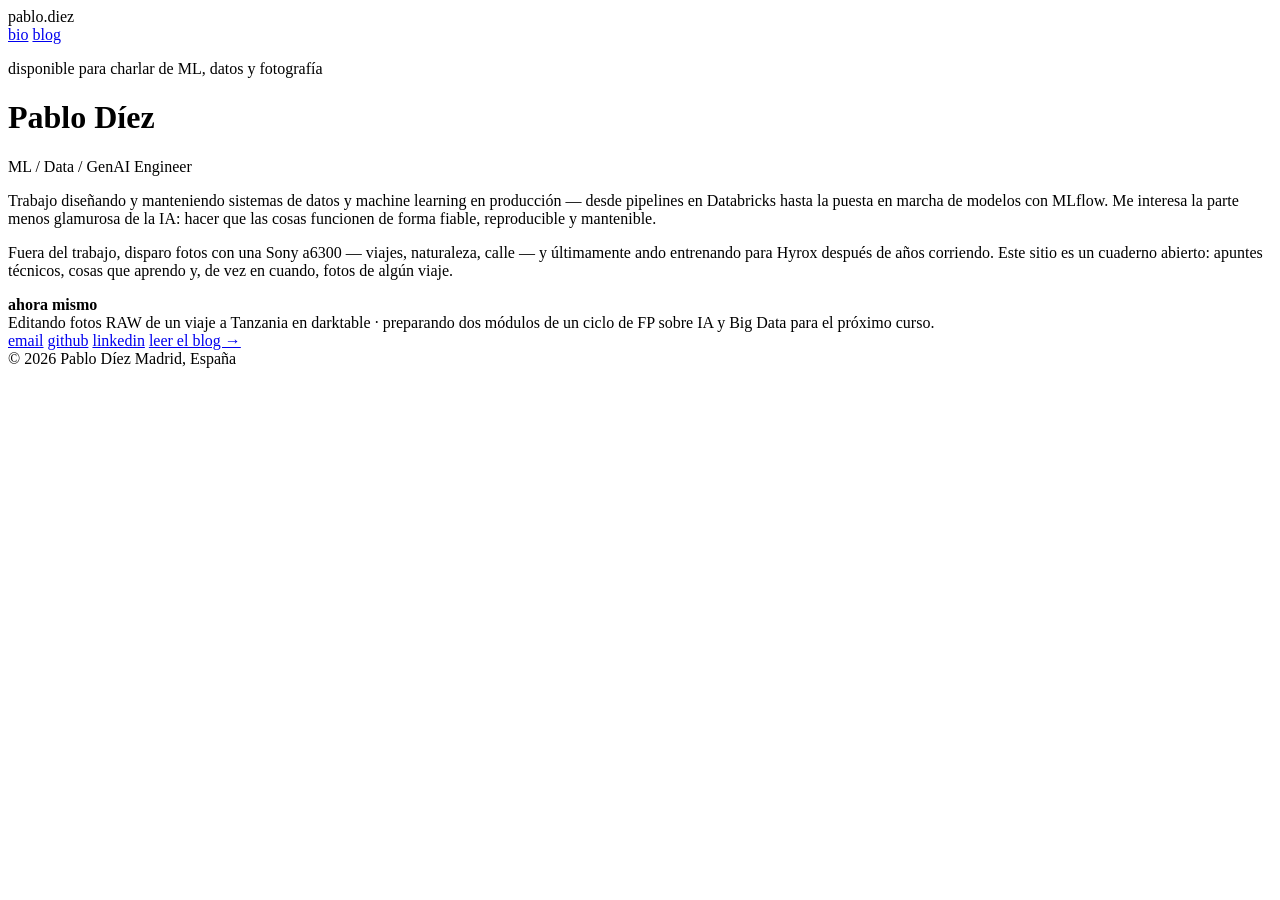
==== index.html @ 61c1e869 "First version" ====
<!DOCTYPE html>
<html lang="es">
<head>
  <meta charset="UTF-8">
  <meta name="viewport" content="width=device-width, initial-scale=1.0">
  <title>Pablo Díez — ML / Data / GenAI Engineer</title>
  <meta name="description" content="Bio y blog personal de Pablo Díez, ML/Data/GenAI Engineer.">
  <link rel="preconnect" href="https://fonts.googleapis.com">
  <link href="https://fonts.googleapis.com/css2?family=IBM+Plex+Mono:wght@400;500;600&family=IBM+Plex+Sans:wght@400;500;600&display=swap" rel="stylesheet">
  <link rel="stylesheet" href="css/style.css">
</head>
<body>

  <header class="site-header">
    <div class="wrap">
      <div class="logo">pablo<span class="dot">.</span>diez</div>
      <nav>
        <a href="index.html" class="active">bio</a>
        <a href="blog.html">blog</a>
      </nav>
    </div>
  </header>

  <main>
    <div class="wrap">

      <!-- ============================================
           EDITA AQUÍ TU BIO
           - "eyebrow": la línea corta encima del nombre
           - "name": tu nombre
           - "role": tu puesto / a qué te dedicas
           - "bio-text": 2-3 párrafos sobre ti
           - "now-block": en qué andas metido ahora mismo
           - "links-row": tus enlaces (email, github, linkedin, etc.)
           ============================================ -->

      <p class="eyebrow">disponible para charlar de ML, datos y fotografía</p>
      <h1 class="name">Pablo Díez</h1>
      <p class="role">ML / Data / GenAI Engineer</p>

      <div class="bio-text">
        <p>
          Trabajo diseñando y manteniendo sistemas de datos y machine learning en
          producción — desde pipelines en Databricks hasta la puesta en marcha de
          modelos con MLflow. Me interesa la parte menos glamurosa de la IA: hacer
          que las cosas funcionen de forma fiable, reproducible y mantenible.
        </p>
        <p>
          Fuera del trabajo, disparo fotos con una Sony a6300 — viajes, naturaleza,
          calle — y últimamente ando entrenando para Hyrox después de años corriendo.
          Este sitio es un cuaderno abierto: apuntes técnicos, cosas que aprendo y,
          de vez en cuando, fotos de algún viaje.
        </p>
      </div>

      <div class="now-block">
        <strong>ahora mismo</strong><br>
        Editando fotos RAW de un viaje a Tanzania en darktable · preparando dos
        módulos de un ciclo de FP sobre IA y Big Data para el próximo curso.
      </div>

      <div class="links-row">
        <a href="mailto:tu@email.com">email</a>
        <a href="https://github.com/tu-usuario" target="_blank" rel="noopener">github</a>
        <a href="https://linkedin.com/in/tu-usuario" target="_blank" rel="noopener">linkedin</a>
        <a href="blog.html">leer el blog →</a>
      </div>

    </div>
  </main>

  <footer class="site-footer">
    <div class="wrap">
      <span>© <span id="year"></span> Pablo Díez</span>
      <span>Madrid, España</span>
    </div>
  </footer>

  <script>
    document.getElementById('year').textContent = new Date().getFullYear();
  </script>
</body>
</html>
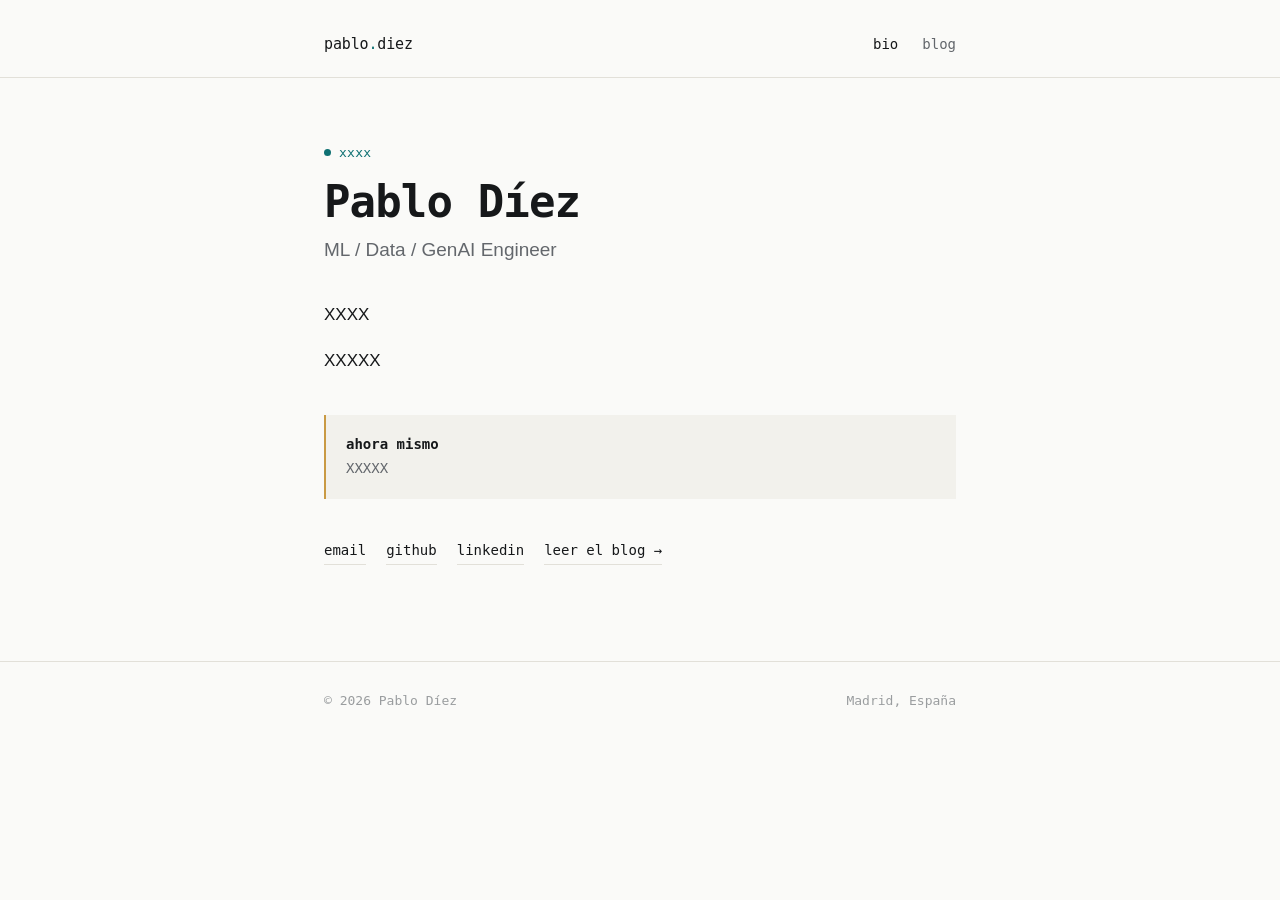
==== commit e6160f34: "first v" ====
--- a/index.html
+++ b/index.html
@@ -34,29 +34,22 @@
            - "links-row": tus enlaces (email, github, linkedin, etc.)
            ============================================ -->
 
-      <p class="eyebrow">disponible para charlar de ML, datos y fotografía</p>
+      <p class="eyebrow">XXXX</p>
       <h1 class="name">Pablo Díez</h1>
       <p class="role">ML / Data / GenAI Engineer</p>
 
       <div class="bio-text">
         <p>
-          Trabajo diseñando y manteniendo sistemas de datos y machine learning en
-          producción — desde pipelines en Databricks hasta la puesta en marcha de
-          modelos con MLflow. Me interesa la parte menos glamurosa de la IA: hacer
-          que las cosas funcionen de forma fiable, reproducible y mantenible.
+          XXXX
         </p>
         <p>
-          Fuera del trabajo, disparo fotos con una Sony a6300 — viajes, naturaleza,
-          calle — y últimamente ando entrenando para Hyrox después de años corriendo.
-          Este sitio es un cuaderno abierto: apuntes técnicos, cosas que aprendo y,
-          de vez en cuando, fotos de algún viaje.
+          XXXXX
         </p>
       </div>
 
       <div class="now-block">
         <strong>ahora mismo</strong><br>
-        Editando fotos RAW de un viaje a Tanzania en darktable · preparando dos
-        módulos de un ciclo de FP sobre IA y Big Data para el próximo curso.
+        XXXXX
       </div>
 
       <div class="links-row">
--- a/css/style.css
+++ b/css/style.css
@@ -0,0 +1,460 @@
+/* ============================================
+   DESIGN TOKENS
+   ============================================ */
+:root {
+  --color-bg: #FAFAF8;
+  --color-bg-raised: #F2F1EC;
+  --color-text: #16181A;
+  --color-text-muted: #63676C;
+  --color-text-faint: #9A9D9F;
+  --color-accent: #0F7173;
+  --color-accent-soft: #E4F0EF;
+  --color-gold: #C99A44;
+  --color-border: #E2E0D9;
+
+  --font-mono: 'IBM Plex Mono', 'SFMono-Regular', Consolas, monospace;
+  --font-sans: 'IBM Plex Sans', -apple-system, BlinkMacSystemFont, 'Segoe UI', sans-serif;
+
+  --content-width: 680px;
+  --wide-width: 880px;
+}
+
+/* ============================================
+   RESET & BASE
+   ============================================ */
+* { box-sizing: border-box; }
+
+html {
+  scroll-behavior: smooth;
+}
+
+body {
+  margin: 0;
+  background: var(--color-bg);
+  color: var(--color-text);
+  font-family: var(--font-sans);
+  font-size: 17px;
+  line-height: 1.65;
+  -webkit-font-smoothing: antialiased;
+}
+
+a {
+  color: var(--color-accent);
+  text-decoration: none;
+}
+a:hover { text-decoration: underline; }
+
+a:focus-visible,
+button:focus-visible {
+  outline: 2px solid var(--color-accent);
+  outline-offset: 3px;
+}
+
+@media (prefers-reduced-motion: reduce) {
+  html { scroll-behavior: auto; }
+  * { animation: none !important; transition: none !important; }
+}
+
+/* ============================================
+   LAYOUT
+   ============================================ */
+.wrap {
+  max-width: var(--content-width);
+  margin: 0 auto;
+  padding: 0 24px;
+}
+
+.site-header {
+  padding: 32px 0 0;
+  border-bottom: 1px solid var(--color-border);
+}
+
+.site-header .wrap {
+  display: flex;
+  justify-content: space-between;
+  align-items: baseline;
+  padding-bottom: 20px;
+}
+
+.site-header .logo {
+  font-family: var(--font-mono);
+  font-size: 15px;
+  font-weight: 500;
+  letter-spacing: -0.01em;
+}
+
+.site-header .logo .dot {
+  color: var(--color-accent);
+}
+
+.site-header nav {
+  display: flex;
+  gap: 24px;
+  font-family: var(--font-mono);
+  font-size: 14px;
+}
+
+.site-header nav a {
+  color: var(--color-text-muted);
+}
+
+.site-header nav a.active,
+.site-header nav a:hover {
+  color: var(--color-text);
+}
+
+main {
+  padding: 64px 0 96px;
+}
+
+.site-footer {
+  border-top: 1px solid var(--color-border);
+  padding: 28px 0 40px;
+}
+
+.site-footer .wrap {
+  display: flex;
+  justify-content: space-between;
+  align-items: center;
+  font-family: var(--font-mono);
+  font-size: 13px;
+  color: var(--color-text-faint);
+}
+
+/* ============================================
+   HOME / BIO
+   ============================================ */
+.eyebrow {
+  font-family: var(--font-mono);
+  font-size: 13px;
+  color: var(--color-accent);
+  text-transform: lowercase;
+  letter-spacing: 0.02em;
+  margin: 0 0 14px;
+  display: flex;
+  align-items: center;
+  gap: 8px;
+}
+
+.eyebrow::before {
+  content: '';
+  width: 7px;
+  height: 7px;
+  background: var(--color-accent);
+  border-radius: 50%;
+  display: inline-block;
+}
+
+h1.name {
+  font-family: var(--font-mono);
+  font-size: clamp(32px, 5vw, 44px);
+  font-weight: 600;
+  letter-spacing: -0.02em;
+  margin: 0 0 6px;
+  line-height: 1.15;
+}
+
+.role {
+  font-family: var(--font-sans);
+  font-size: 19px;
+  color: var(--color-text-muted);
+  margin: 0 0 36px;
+}
+
+.bio-text {
+  font-size: 17px;
+  color: var(--color-text);
+  max-width: 58ch;
+}
+
+.bio-text p { margin: 0 0 18px; }
+
+.now-block {
+  margin-top: 40px;
+  padding: 18px 20px;
+  background: var(--color-bg-raised);
+  border-left: 2px solid var(--color-gold);
+  font-family: var(--font-mono);
+  font-size: 14px;
+  color: var(--color-text-muted);
+  line-height: 1.7;
+}
+
+.now-block strong {
+  color: var(--color-text);
+  font-weight: 600;
+}
+
+.links-row {
+  margin-top: 40px;
+  display: flex;
+  gap: 20px;
+  flex-wrap: wrap;
+  font-family: var(--font-mono);
+  font-size: 14px;
+}
+
+.links-row a {
+  color: var(--color-text);
+  border-bottom: 1px solid var(--color-border);
+  padding-bottom: 2px;
+}
+
+.links-row a:hover {
+  color: var(--color-accent);
+  border-bottom-color: var(--color-accent);
+  text-decoration: none;
+}
+
+/* ============================================
+   BLOG LOG (index)
+   ============================================ */
+.page-title {
+  font-family: var(--font-mono);
+  font-size: 28px;
+  font-weight: 600;
+  margin: 0 0 4px;
+}
+
+.page-subtitle {
+  color: var(--color-text-muted);
+  margin: 0 0 48px;
+}
+
+.tag-filter {
+  display: flex;
+  flex-wrap: wrap;
+  gap: 8px;
+  margin-bottom: 40px;
+}
+
+.tag-pill {
+  font-family: var(--font-mono);
+  font-size: 12px;
+  color: var(--color-text-muted);
+  background: var(--color-bg-raised);
+  border: 1px solid var(--color-border);
+  border-radius: 999px;
+  padding: 5px 12px;
+  cursor: pointer;
+  line-height: 1;
+}
+
+.tag-pill:hover {
+  color: var(--color-text);
+  border-color: var(--color-text-faint);
+}
+
+.tag-pill.active {
+  color: #fff;
+  background: var(--color-accent);
+  border-color: var(--color-accent);
+}
+
+.tag-pill .count {
+  color: inherit;
+  opacity: 0.6;
+  margin-left: 4px;
+}
+
+.log-tags {
+  display: flex;
+  flex-wrap: wrap;
+  gap: 6px;
+  margin-top: 10px;
+}
+
+.log-tag {
+  font-family: var(--font-mono);
+  font-size: 11px;
+  color: var(--color-accent);
+  background: var(--color-accent-soft);
+  border-radius: 999px;
+  padding: 3px 9px;
+  text-decoration: none;
+  line-height: 1;
+}
+
+.log-tag:hover {
+  text-decoration: none;
+  filter: brightness(0.92);
+}
+
+.post-tags {
+  display: flex;
+  flex-wrap: wrap;
+  gap: 6px;
+  margin: 0 0 32px;
+}
+
+.log {
+  position: relative;
+  border-left: 1px solid var(--color-border);
+  padding-left: 28px;
+  margin-left: 4px;
+}
+
+.log-entry {
+  position: relative;
+  padding-bottom: 36px;
+}
+
+.log-entry:last-child { padding-bottom: 0; }
+
+.log-entry::before {
+  content: '';
+  position: absolute;
+  left: -33px;
+  top: 6px;
+  width: 8px;
+  height: 8px;
+  border-radius: 50%;
+  background: var(--color-bg);
+  border: 2px solid var(--color-accent);
+}
+
+.log-date {
+  font-family: var(--font-mono);
+  font-size: 12px;
+  color: var(--color-text-faint);
+  text-transform: uppercase;
+  letter-spacing: 0.04em;
+  margin-bottom: 6px;
+}
+
+.log-title {
+  font-family: var(--font-mono);
+  font-size: 19px;
+  font-weight: 600;
+  color: var(--color-text);
+  margin: 0 0 8px;
+  display: block;
+}
+
+.log-title:hover {
+  color: var(--color-accent);
+  text-decoration: none;
+}
+
+.log-excerpt {
+  color: var(--color-text-muted);
+  font-size: 15px;
+  margin: 0;
+  max-width: 56ch;
+}
+
+.log-empty, .log-loading, .log-error {
+  font-family: var(--font-mono);
+  font-size: 14px;
+  color: var(--color-text-faint);
+  padding: 20px 0;
+}
+
+/* ============================================
+   POST PAGE
+   ============================================ */
+.back-link {
+  font-family: var(--font-mono);
+  font-size: 13px;
+  color: var(--color-text-muted);
+  display: inline-block;
+  margin-bottom: 32px;
+}
+
+.post-meta {
+  font-family: var(--font-mono);
+  font-size: 12px;
+  color: var(--color-text-faint);
+  text-transform: uppercase;
+  letter-spacing: 0.04em;
+  margin-bottom: 10px;
+}
+
+.post-title {
+  font-family: var(--font-mono);
+  font-size: clamp(26px, 4vw, 34px);
+  font-weight: 600;
+  line-height: 1.2;
+  margin: 0 0 40px;
+  letter-spacing: -0.01em;
+}
+
+.post-content {
+  font-size: 17px;
+  line-height: 1.75;
+}
+
+.post-content h2 {
+  font-family: var(--font-mono);
+  font-size: 22px;
+  margin: 44px 0 16px;
+}
+
+.post-content h3 {
+  font-family: var(--font-mono);
+  font-size: 18px;
+  margin: 32px 0 12px;
+}
+
+.post-content p { margin: 0 0 20px; }
+
+.post-content a { border-bottom: 1px solid var(--color-accent-soft); }
+
+.post-content code {
+  font-family: var(--font-mono);
+  background: var(--color-bg-raised);
+  padding: 2px 6px;
+  border-radius: 4px;
+  font-size: 0.9em;
+}
+
+.post-content pre {
+  background: var(--color-text);
+  color: var(--color-bg);
+  padding: 18px 20px;
+  border-radius: 6px;
+  overflow-x: auto;
+  margin: 0 0 24px;
+}
+
+.post-content pre code {
+  background: none;
+  padding: 0;
+  color: inherit;
+}
+
+.post-content blockquote {
+  margin: 0 0 20px;
+  padding-left: 18px;
+  border-left: 2px solid var(--color-gold);
+  color: var(--color-text-muted);
+}
+
+.post-content ul, .post-content ol {
+  margin: 0 0 20px;
+  padding-left: 22px;
+}
+
+.post-content li { margin-bottom: 8px; }
+
+.post-content img {
+  max-width: 100%;
+  border-radius: 6px;
+  margin: 8px 0 24px;
+}
+
+.post-content hr {
+  border: none;
+  border-top: 1px solid var(--color-border);
+  margin: 40px 0;
+}
+
+/* ============================================
+   RESPONSIVE
+   ============================================ */
+@media (max-width: 560px) {
+  .site-header .wrap { flex-direction: column; align-items: flex-start; gap: 14px; }
+  main { padding: 44px 0 64px; }
+  .log { padding-left: 22px; }
+  .log-entry::before { left: -27px; }
+}
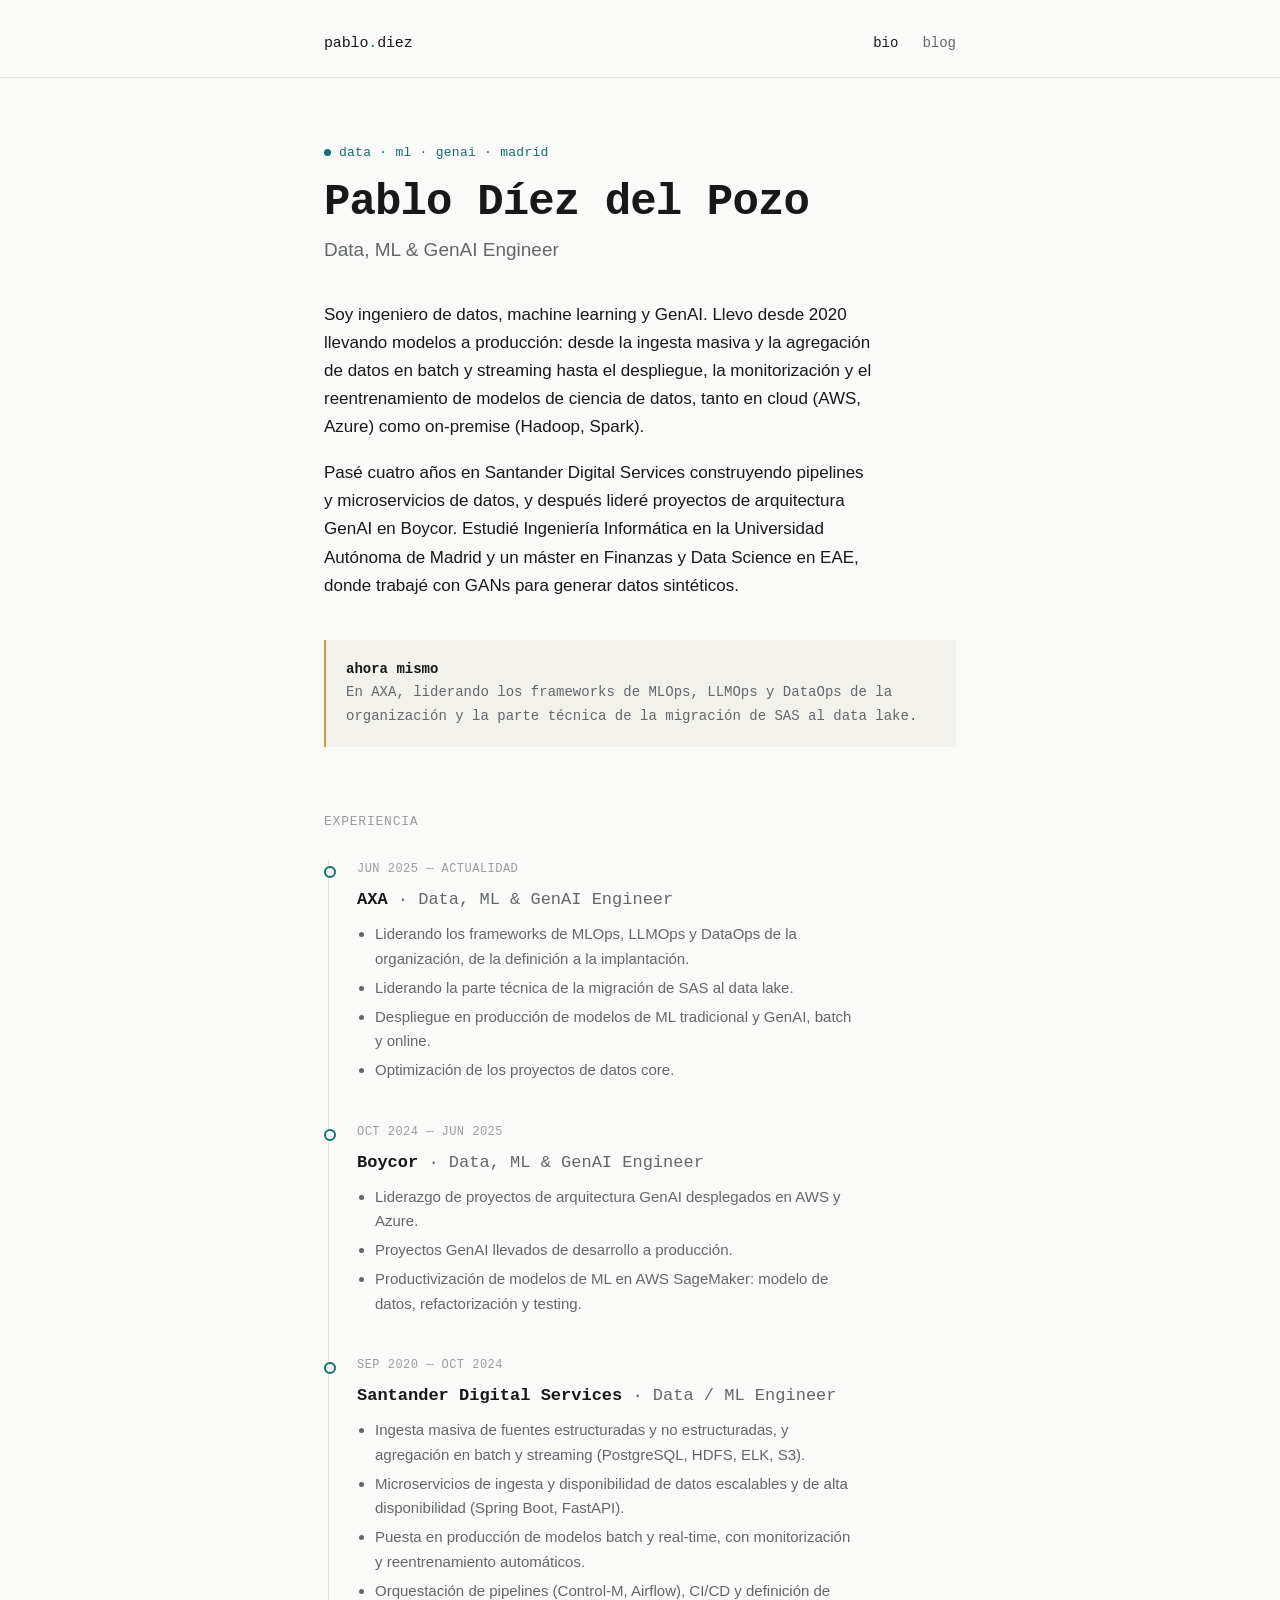
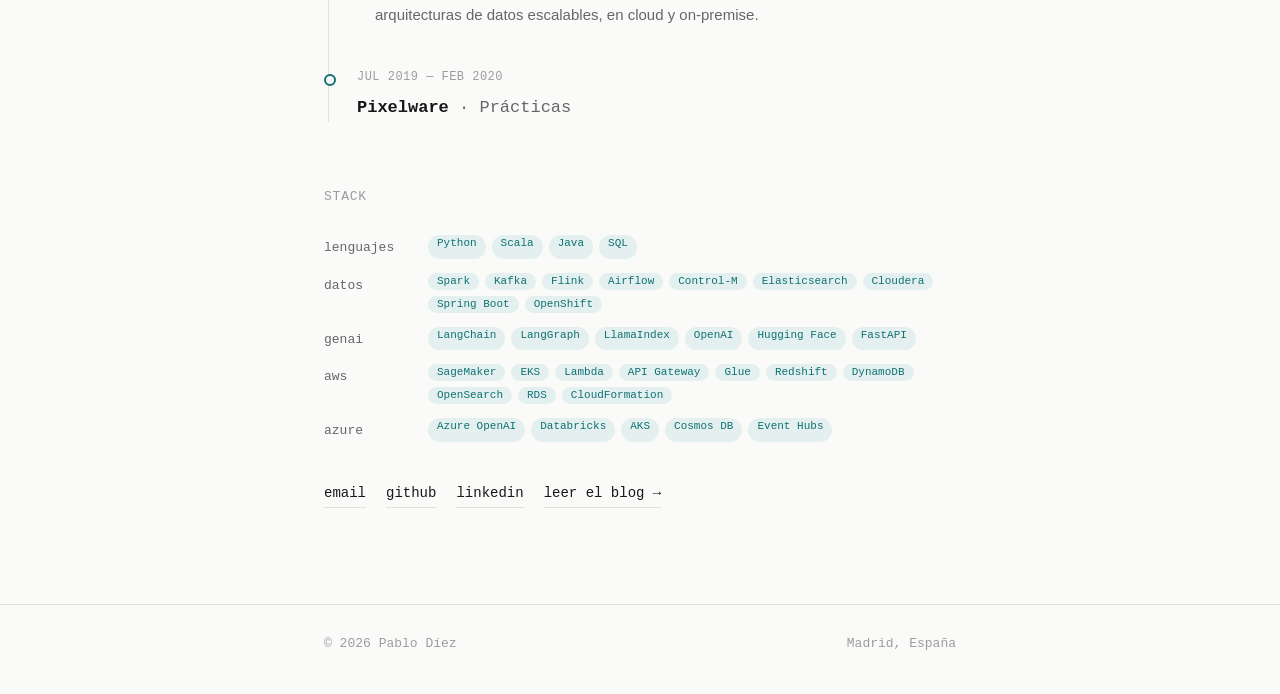
==== commit ca09cb33: "Add bio, experience and tech stack from 2026 CV Co-Authored-By: Claude Opus 5.5 <noreply@anthropic.c" ====
--- a/index.html
+++ b/index.html
@@ -34,27 +34,99 @@
            - "links-row": tus enlaces (email, github, linkedin, etc.)
            ============================================ -->
 
-      <p class="eyebrow">XXXX</p>
-      <h1 class="name">Pablo Díez</h1>
-      <p class="role">ML / Data / GenAI Engineer</p>
+      <p class="eyebrow">data · ml · genai · madrid</p>
+      <h1 class="name">Pablo Díez del Pozo</h1>
+      <p class="role">Data, ML &amp; GenAI Engineer</p>
 
       <div class="bio-text">
         <p>
-          XXXX
+          Soy ingeniero de datos, machine learning y GenAI. Llevo desde 2020 llevando
+          modelos a producción: desde la ingesta masiva y la agregación de datos en batch
+          y streaming hasta el despliegue, la monitorización y el reentrenamiento de modelos
+          de ciencia de datos, tanto en cloud (AWS, Azure) como on-premise (Hadoop, Spark).
         </p>
         <p>
-          XXXXX
+          Pasé cuatro años en Santander Digital Services construyendo pipelines y
+          microservicios de datos, y después lideré proyectos de arquitectura GenAI en
+          Boycor. Estudié Ingeniería Informática en la Universidad Autónoma de Madrid y un
+          máster en Finanzas y Data Science en EAE, donde trabajé con GANs para generar
+          datos sintéticos.
         </p>
       </div>
 
       <div class="now-block">
         <strong>ahora mismo</strong><br>
-        XXXXX
+        En AXA, liderando los frameworks de MLOps, LLMOps y DataOps de la organización
+        y la parte técnica de la migración de SAS al data lake.
       </div>
 
+      <!-- ============================================
+           EXPERIENCIA
+           Cada trabajo es un <div class="log-entry">.
+           Añade uno nuevo copiando un bloque al principio de la lista.
+           ============================================ -->
+      <section class="home-section">
+        <h2 class="section-title">experiencia</h2>
+        <div class="log">
+          <div class="log-entry">
+            <div class="log-date">jun 2025 — actualidad</div>
+            <h3 class="exp-title">AXA <span class="exp-role">· Data, ML &amp; GenAI Engineer</span></h3>
+            <ul class="exp-points">
+              <li>Liderando los frameworks de MLOps, LLMOps y DataOps de la organización, de la definición a la implantación.</li>
+              <li>Liderando la parte técnica de la migración de SAS al data lake.</li>
+              <li>Despliegue en producción de modelos de ML tradicional y GenAI, batch y online.</li>
+              <li>Optimización de los proyectos de datos core.</li>
+            </ul>
+          </div>
+          <div class="log-entry">
+            <div class="log-date">oct 2024 — jun 2025</div>
+            <h3 class="exp-title">Boycor <span class="exp-role">· Data, ML &amp; GenAI Engineer</span></h3>
+            <ul class="exp-points">
+              <li>Liderazgo de proyectos de arquitectura GenAI desplegados en AWS y Azure.</li>
+              <li>Proyectos GenAI llevados de desarrollo a producción.</li>
+              <li>Productivización de modelos de ML en AWS SageMaker: modelo de datos, refactorización y testing.</li>
+            </ul>
+          </div>
+          <div class="log-entry">
+            <div class="log-date">sep 2020 — oct 2024</div>
+            <h3 class="exp-title">Santander Digital Services <span class="exp-role">· Data / ML Engineer</span></h3>
+            <ul class="exp-points">
+              <li>Ingesta masiva de fuentes estructuradas y no estructuradas, y agregación en batch y streaming (PostgreSQL, HDFS, ELK, S3).</li>
+              <li>Microservicios de ingesta y disponibilidad de datos escalables y de alta disponibilidad (Spring Boot, FastAPI).</li>
+              <li>Puesta en producción de modelos batch y real-time, con monitorización y reentrenamiento automáticos.</li>
+              <li>Orquestación de pipelines (Control-M, Airflow), CI/CD y definición de arquitecturas de datos escalables, en cloud y on-premise.</li>
+            </ul>
+          </div>
+          <div class="log-entry">
+            <div class="log-date">jul 2019 — feb 2020</div>
+            <h3 class="exp-title">Pixelware <span class="exp-role">· Prácticas</span></h3>
+          </div>
+        </div>
+      </section>
+
+      <!-- ============================================
+           STACK TÉCNICO
+           Cada tecnología es un <span class="log-tag">.
+           ============================================ -->
+      <section class="home-section">
+        <h2 class="section-title">stack</h2>
+        <dl class="stack">
+          <dt>lenguajes</dt>
+          <dd><span class="log-tag">Python</span><span class="log-tag">Scala</span><span class="log-tag">Java</span><span class="log-tag">SQL</span></dd>
+          <dt>datos</dt>
+          <dd><span class="log-tag">Spark</span><span class="log-tag">Kafka</span><span class="log-tag">Flink</span><span class="log-tag">Airflow</span><span class="log-tag">Control-M</span><span class="log-tag">Elasticsearch</span><span class="log-tag">Cloudera</span><span class="log-tag">Spring Boot</span><span class="log-tag">OpenShift</span></dd>
+          <dt>genai</dt>
+          <dd><span class="log-tag">LangChain</span><span class="log-tag">LangGraph</span><span class="log-tag">LlamaIndex</span><span class="log-tag">OpenAI</span><span class="log-tag">Hugging Face</span><span class="log-tag">FastAPI</span></dd>
+          <dt>aws</dt>
+          <dd><span class="log-tag">SageMaker</span><span class="log-tag">EKS</span><span class="log-tag">Lambda</span><span class="log-tag">API Gateway</span><span class="log-tag">Glue</span><span class="log-tag">Redshift</span><span class="log-tag">DynamoDB</span><span class="log-tag">OpenSearch</span><span class="log-tag">RDS</span><span class="log-tag">CloudFormation</span></dd>
+          <dt>azure</dt>
+          <dd><span class="log-tag">Azure OpenAI</span><span class="log-tag">Databricks</span><span class="log-tag">AKS</span><span class="log-tag">Cosmos DB</span><span class="log-tag">Event Hubs</span></dd>
+        </dl>
+      </section>
+
       <div class="links-row">
-        <a href="mailto:tu@email.com">email</a>
-        <a href="https://github.com/tu-usuario" target="_blank" rel="noopener">github</a>
+        <a href="mailto:pablo.diezpozo@gmail.com">email</a>
+        <a href="https://github.com/DiezPablo" target="_blank" rel="noopener">github</a>
         <a href="https://linkedin.com/in/tu-usuario" target="_blank" rel="noopener">linkedin</a>
         <a href="blog.html">leer el blog →</a>
       </div>
--- a/css/style.css
+++ b/css/style.css
@@ -206,6 +206,68 @@
   text-decoration: none;
 }
 
+.home-section {
+  margin-top: 64px;
+}
+
+.section-title {
+  font-family: var(--font-mono);
+  font-size: 13px;
+  font-weight: 500;
+  color: var(--color-text-faint);
+  text-transform: uppercase;
+  letter-spacing: 0.06em;
+  margin: 0 0 28px;
+}
+
+.exp-title {
+  font-family: var(--font-mono);
+  font-size: 17px;
+  font-weight: 600;
+  margin: 0 0 8px;
+}
+
+.exp-role {
+  font-weight: 400;
+  color: var(--color-text-muted);
+}
+
+.exp-points {
+  margin: 0;
+  padding-left: 18px;
+  color: var(--color-text-muted);
+  font-size: 15px;
+  max-width: 60ch;
+}
+
+.exp-points li { margin-bottom: 4px; }
+
+.stack {
+  display: grid;
+  grid-template-columns: 88px 1fr;
+  gap: 14px 16px;
+  margin: 0;
+}
+
+.stack dt {
+  font-family: var(--font-mono);
+  font-size: 13px;
+  color: var(--color-text-muted);
+  padding-top: 2px;
+}
+
+.stack dd {
+  margin: 0;
+  display: flex;
+  flex-wrap: wrap;
+  gap: 6px;
+}
+
+@media (max-width: 480px) {
+  .stack { grid-template-columns: 1fr; gap: 6px; }
+  .stack dd { margin-bottom: 10px; }
+}
+
 /* ============================================
    BLOG LOG (index)
    ============================================ */
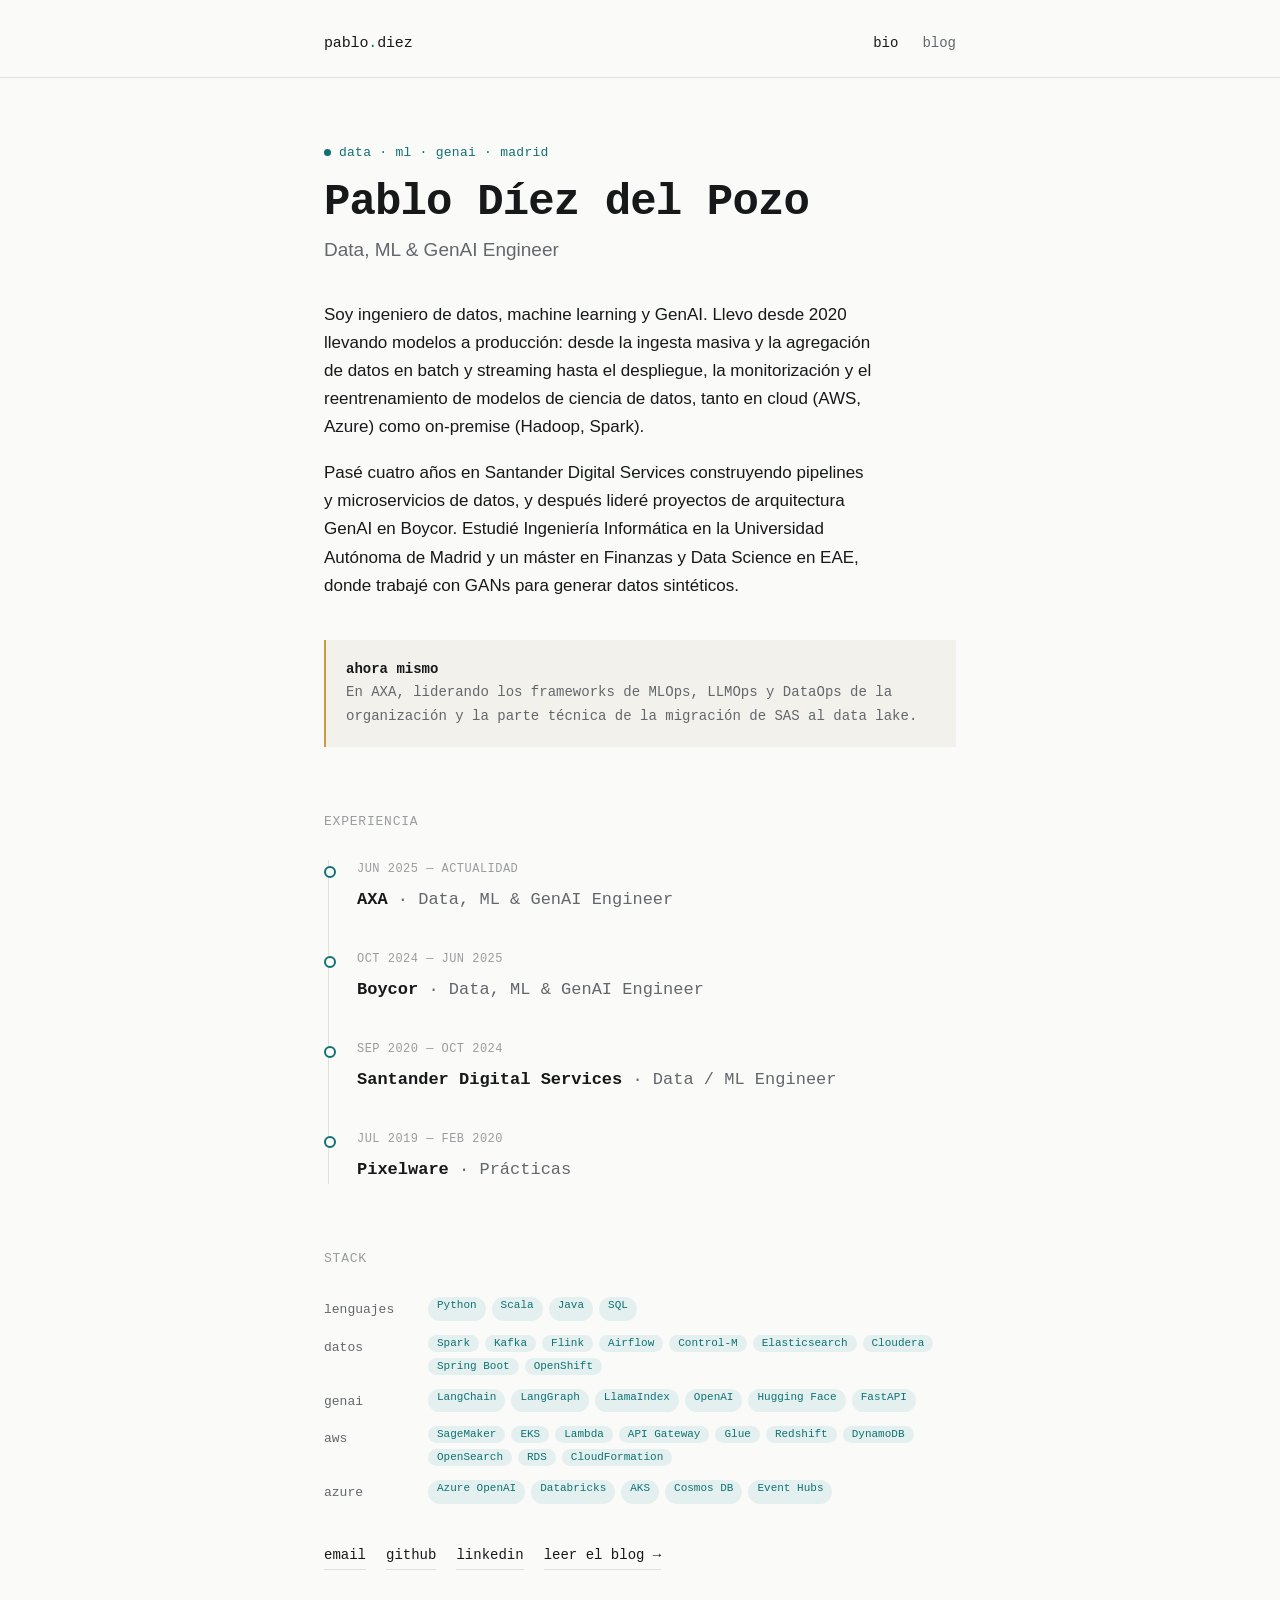
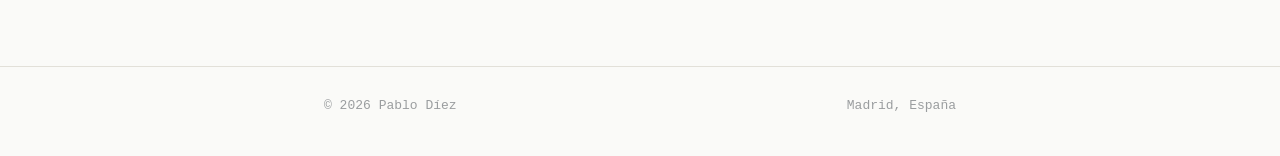
==== commit 8c3e6cfb: "Remove role descriptions from experience section Co-Authored-By: Claude Opus 5.5 <noreply@anthropic." ====
--- a/index.html
+++ b/index.html
@@ -7,7 +7,7 @@
   <meta name="description" content="Bio y blog personal de Pablo Díez, ML/Data/GenAI Engineer.">
   <link rel="preconnect" href="https://fonts.googleapis.com">
   <link href="https://fonts.googleapis.com/css2?family=IBM+Plex+Mono:wght@400;500;600&family=IBM+Plex+Sans:wght@400;500;600&display=swap" rel="stylesheet">
-  <link rel="stylesheet" href="css/style.css">
+  <link rel="stylesheet" href="css/style.css?v=3">
 </head>
 <body>
 
@@ -71,31 +71,14 @@
           <div class="log-entry">
             <div class="log-date">jun 2025 — actualidad</div>
             <h3 class="exp-title">AXA <span class="exp-role">· Data, ML &amp; GenAI Engineer</span></h3>
-            <ul class="exp-points">
-              <li>Liderando los frameworks de MLOps, LLMOps y DataOps de la organización, de la definición a la implantación.</li>
-              <li>Liderando la parte técnica de la migración de SAS al data lake.</li>
-              <li>Despliegue en producción de modelos de ML tradicional y GenAI, batch y online.</li>
-              <li>Optimización de los proyectos de datos core.</li>
-            </ul>
           </div>
           <div class="log-entry">
             <div class="log-date">oct 2024 — jun 2025</div>
             <h3 class="exp-title">Boycor <span class="exp-role">· Data, ML &amp; GenAI Engineer</span></h3>
-            <ul class="exp-points">
-              <li>Liderazgo de proyectos de arquitectura GenAI desplegados en AWS y Azure.</li>
-              <li>Proyectos GenAI llevados de desarrollo a producción.</li>
-              <li>Productivización de modelos de ML en AWS SageMaker: modelo de datos, refactorización y testing.</li>
-            </ul>
           </div>
           <div class="log-entry">
             <div class="log-date">sep 2020 — oct 2024</div>
             <h3 class="exp-title">Santander Digital Services <span class="exp-role">· Data / ML Engineer</span></h3>
-            <ul class="exp-points">
-              <li>Ingesta masiva de fuentes estructuradas y no estructuradas, y agregación en batch y streaming (PostgreSQL, HDFS, ELK, S3).</li>
-              <li>Microservicios de ingesta y disponibilidad de datos escalables y de alta disponibilidad (Spring Boot, FastAPI).</li>
-              <li>Puesta en producción de modelos batch y real-time, con monitorización y reentrenamiento automáticos.</li>
-              <li>Orquestación de pipelines (Control-M, Airflow), CI/CD y definición de arquitecturas de datos escalables, en cloud y on-premise.</li>
-            </ul>
           </div>
           <div class="log-entry">
             <div class="log-date">jul 2019 — feb 2020</div>
--- a/css/style.css
+++ b/css/style.css
@@ -224,23 +224,13 @@
   font-family: var(--font-mono);
   font-size: 17px;
   font-weight: 600;
-  margin: 0 0 8px;
+  margin: 0;
 }
 
 .exp-role {
   font-weight: 400;
   color: var(--color-text-muted);
 }
-
-.exp-points {
-  margin: 0;
-  padding-left: 18px;
-  color: var(--color-text-muted);
-  font-size: 15px;
-  max-width: 60ch;
-}
-
-.exp-points li { margin-bottom: 4px; }
 
 .stack {
   display: grid;
@@ -335,6 +325,7 @@
   padding: 3px 9px;
   text-decoration: none;
   line-height: 1;
+  white-space: nowrap;
 }
 
 .log-tag:hover {
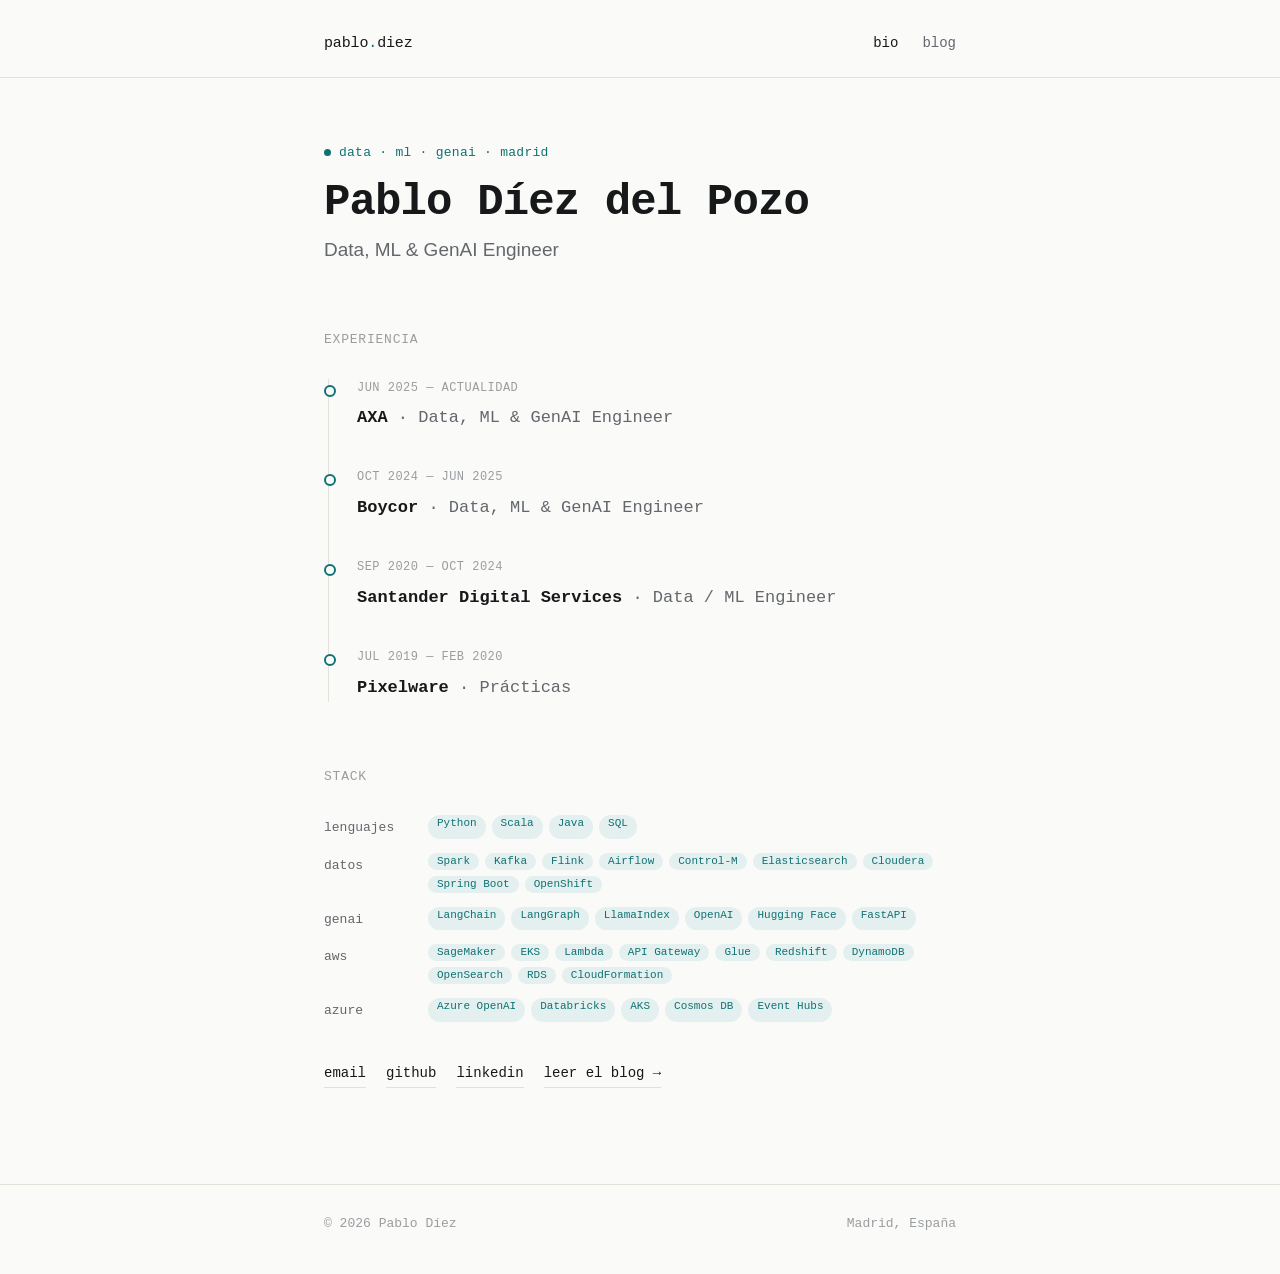
==== commit 4f53ab2a: "Remove bio text and hide now-block Co-Authored-By: Claude Opus 5.5 <noreply@anthropic.com>" ====
--- a/index.html
+++ b/index.html
@@ -29,7 +29,6 @@
            - "eyebrow": la línea corta encima del nombre
            - "name": tu nombre
            - "role": tu puesto / a qué te dedicas
-           - "bio-text": 2-3 párrafos sobre ti
            - "now-block": en qué andas metido ahora mismo
            - "links-row": tus enlaces (email, github, linkedin, etc.)
            ============================================ -->
@@ -38,27 +37,12 @@
       <h1 class="name">Pablo Díez del Pozo</h1>
       <p class="role">Data, ML &amp; GenAI Engineer</p>
 
-      <div class="bio-text">
-        <p>
-          Soy ingeniero de datos, machine learning y GenAI. Llevo desde 2020 llevando
-          modelos a producción: desde la ingesta masiva y la agregación de datos en batch
-          y streaming hasta el despliegue, la monitorización y el reentrenamiento de modelos
-          de ciencia de datos, tanto en cloud (AWS, Azure) como on-premise (Hadoop, Spark).
-        </p>
-        <p>
-          Pasé cuatro años en Santander Digital Services construyendo pipelines y
-          microservicios de datos, y después lideré proyectos de arquitectura GenAI en
-          Boycor. Estudié Ingeniería Informática en la Universidad Autónoma de Madrid y un
-          máster en Finanzas y Data Science en EAE, donde trabajé con GANs para generar
-          datos sintéticos.
-        </p>
-      </div>
-
+      <!-- Recuadro "ahora mismo" (oculto). Quita los comentarios para mostrarlo.
       <div class="now-block">
         <strong>ahora mismo</strong><br>
-        En AXA, liderando los frameworks de MLOps, LLMOps y DataOps de la organización
-        y la parte técnica de la migración de SAS al data lake.
+        ...
       </div>
+      -->
 
       <!-- ============================================
            EXPERIENCIA
